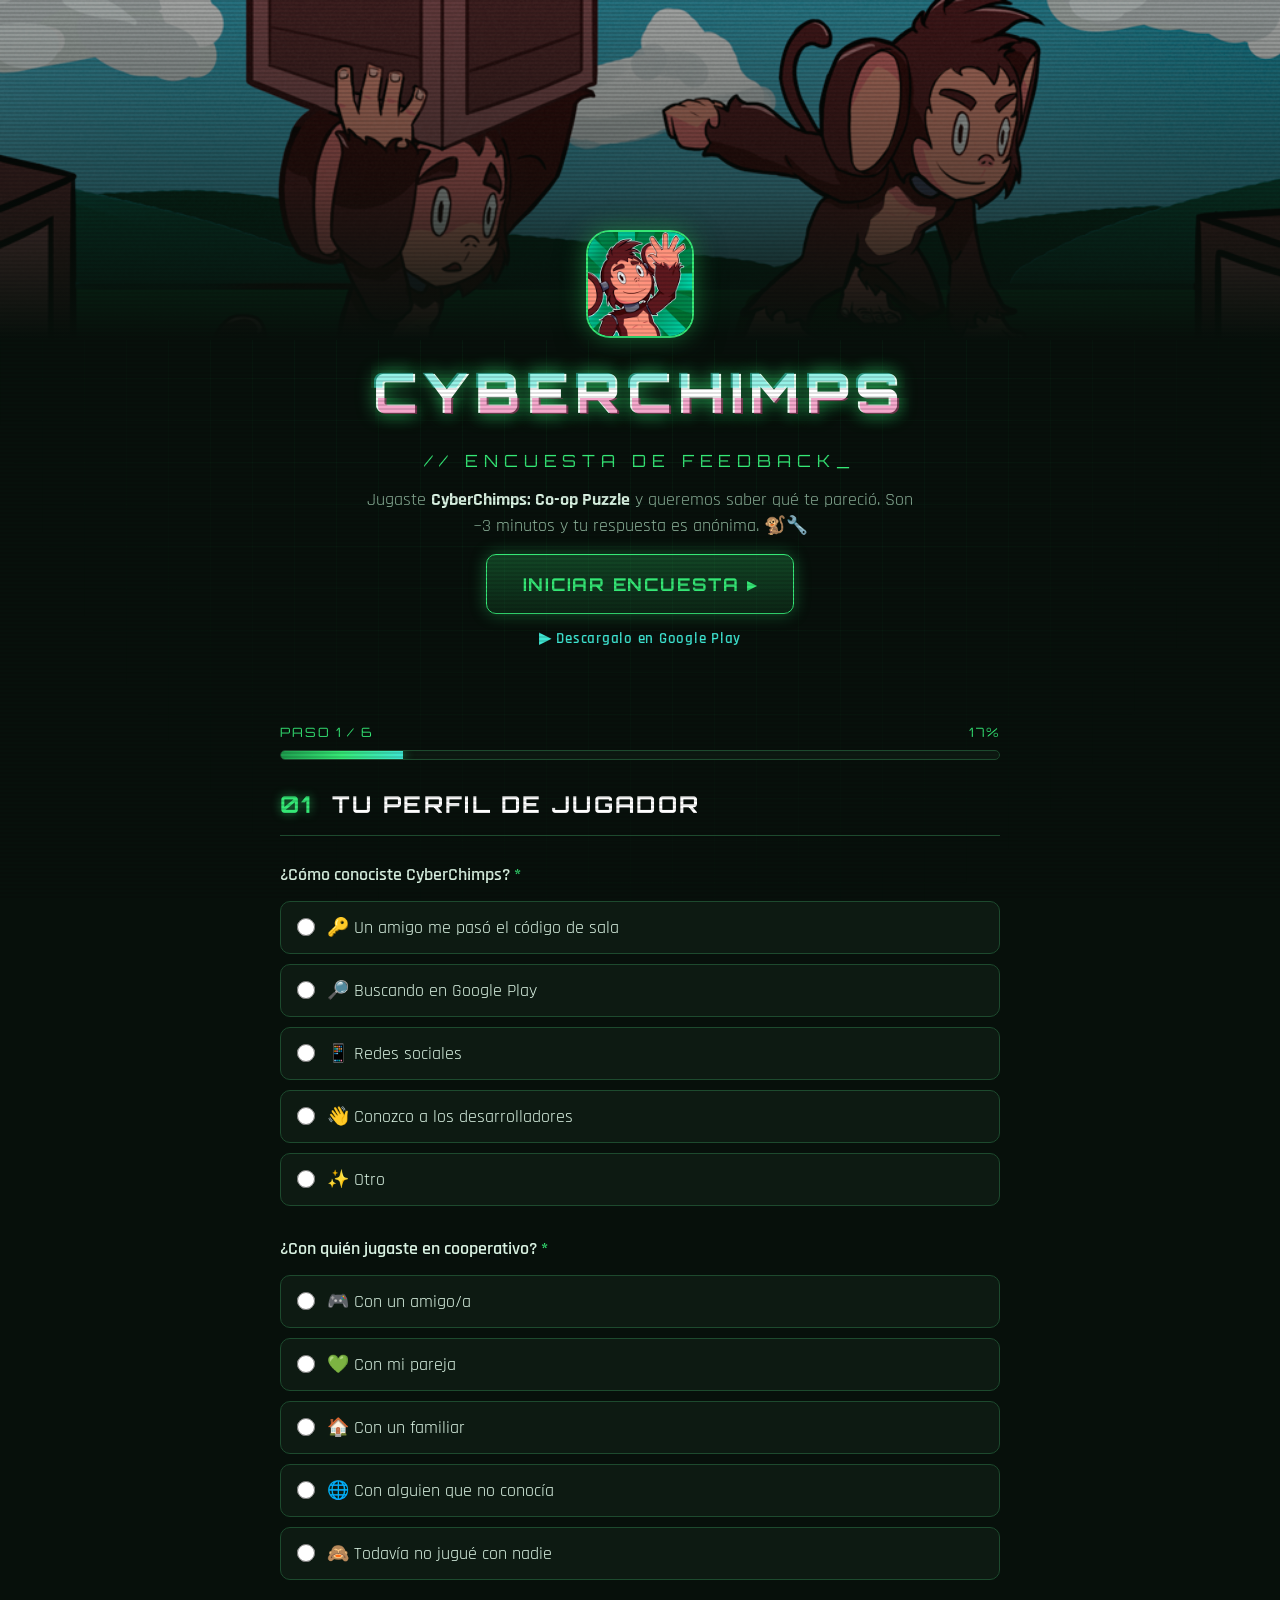
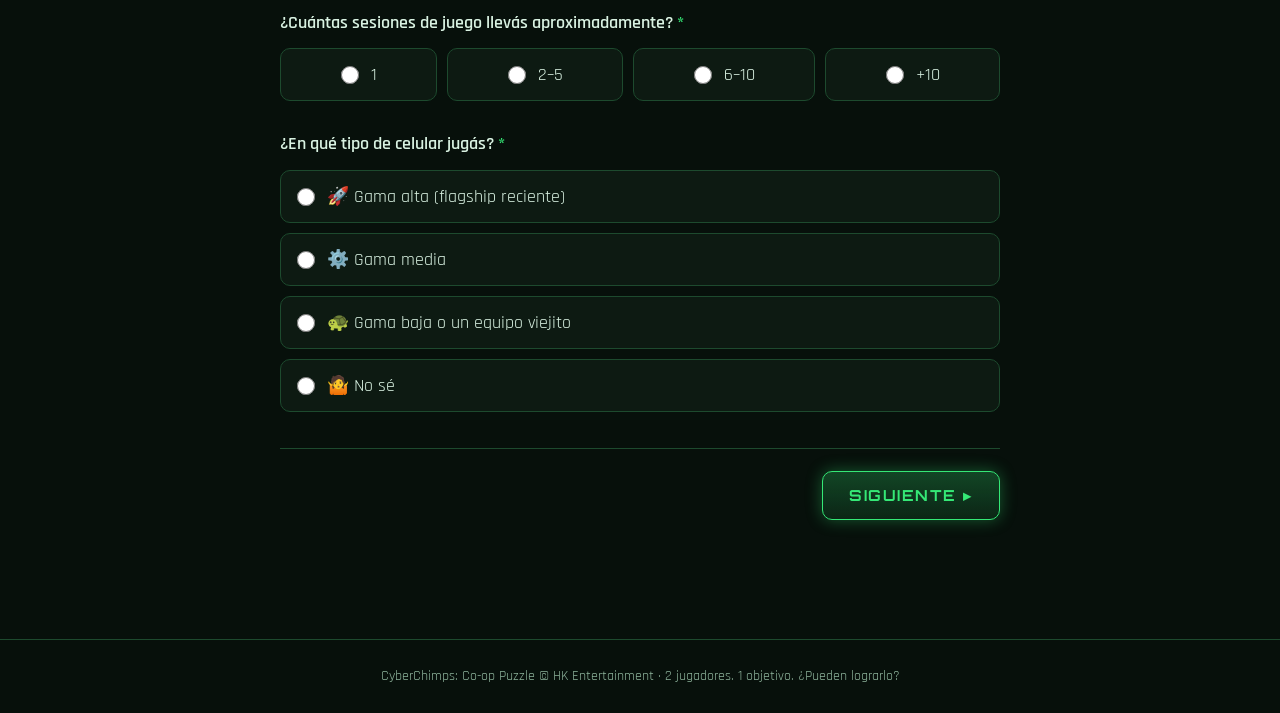
==== index.html @ 48576fe2 "Encuesta de feedback de CyberChimps para GitHub Pages Wizard de 6 pasos (perfil, multijugador, contr" ====
<!DOCTYPE html>
<html lang="es">
<head>
  <meta charset="UTF-8">
  <meta name="viewport" content="width=device-width, initial-scale=1.0">
  <title>CyberChimps — Encuesta de Feedback</title>
  <meta name="description" content="Contanos qué te pareció CyberChimps: Co-op Puzzle. Tu feedback ayuda a mejorar el juego.">
  <link rel="icon" type="image/png" href="assets/icon.png">
  <link rel="preconnect" href="https://fonts.googleapis.com">
  <link rel="preconnect" href="https://fonts.gstatic.com" crossorigin>
  <link href="https://fonts.googleapis.com/css2?family=Orbitron:wght@500;700;900&family=Rajdhani:wght@400;500;600;700&display=swap" rel="stylesheet">
  <link rel="stylesheet" href="css/style.css">
</head>
<body>
  <div class="scanlines" aria-hidden="true"></div>
  <div class="bg-grid" aria-hidden="true"></div>

  <header class="hero">
    <div class="hero-banner">
      <img src="assets/banner.png" alt="Dos chimpancés cooperando con una caja en CyberChimps">
      <div class="hero-overlay"></div>
    </div>
    <div class="hero-content">
      <img class="hero-icon" src="assets/icon.png" alt="Ícono de CyberChimps">
      <h1 class="glitch" data-text="CYBERCHIMPS">CYBERCHIMPS</h1>
      <p class="subtitle">// ENCUESTA DE FEEDBACK_</p>
      <p class="hero-desc">
        Jugaste <strong>CyberChimps: Co-op Puzzle</strong> y queremos saber qué te pareció.
        Son ~3 minutos y tu respuesta es anónima. 🐒🔧
      </p>
      <a class="btn btn-primary btn-big" href="#form-start" id="startBtn">INICIAR ENCUESTA ▸</a>
      <a class="store-link" href="https://play.google.com/store/apps/details?id=com.HKemtrentainment.Cyberchimps" target="_blank" rel="noopener">
        ▶ Descargalo en Google Play
      </a>
    </div>
  </header>

  <main id="form-start">
    <form id="surveyForm" novalidate>
      <!-- honeypot anti-bots -->
      <input type="text" name="website" id="website" tabindex="-1" autocomplete="off" aria-hidden="true" class="hp-field">

      <div class="progress-wrap" id="progressWrap">
        <div class="progress-label"><span id="progressText">PASO 1 / 6</span><span id="progressPct">16%</span></div>
        <div class="progress-bar"><div class="progress-fill" id="progressFill"></div></div>
      </div>

      <!-- ============ PASO 1: PERFIL ============ -->
      <section class="step active" data-step="1">
        <h2><span class="step-tag">01</span> TU PERFIL DE JUGADOR</h2>

        <div class="field" data-field="descubrimiento">
          <label class="q">¿Cómo conociste CyberChimps? <span class="req">*</span></label>
          <div class="options">
            <label class="opt"><input type="radio" name="descubrimiento" value="Un amigo me pasó el código de sala"><span>🔑 Un amigo me pasó el código de sala</span></label>
            <label class="opt"><input type="radio" name="descubrimiento" value="Buscando en Google Play"><span>🔎 Buscando en Google Play</span></label>
            <label class="opt"><input type="radio" name="descubrimiento" value="Redes sociales"><span>📱 Redes sociales</span></label>
            <label class="opt"><input type="radio" name="descubrimiento" value="Conozco a los desarrolladores"><span>👋 Conozco a los desarrolladores</span></label>
            <label class="opt"><input type="radio" name="descubrimiento" value="Otro"><span>✨ Otro</span></label>
          </div>
        </div>

        <div class="field" data-field="companero">
          <label class="q">¿Con quién jugaste en cooperativo? <span class="req">*</span></label>
          <div class="options">
            <label class="opt"><input type="radio" name="companero" value="Amigo/a"><span>🎮 Con un amigo/a</span></label>
            <label class="opt"><input type="radio" name="companero" value="Pareja"><span>💚 Con mi pareja</span></label>
            <label class="opt"><input type="radio" name="companero" value="Familiar"><span>🏠 Con un familiar</span></label>
            <label class="opt"><input type="radio" name="companero" value="Desconocido"><span>🌐 Con alguien que no conocía</span></label>
            <label class="opt"><input type="radio" name="companero" value="Todavía no jugué con nadie"><span>🙈 Todavía no jugué con nadie</span></label>
          </div>
        </div>

        <div class="field" data-field="partidas">
          <label class="q">¿Cuántas sesiones de juego llevás aproximadamente? <span class="req">*</span></label>
          <div class="options options-row">
            <label class="opt"><input type="radio" name="partidas" value="1"><span>1</span></label>
            <label class="opt"><input type="radio" name="partidas" value="2-5"><span>2–5</span></label>
            <label class="opt"><input type="radio" name="partidas" value="6-10"><span>6–10</span></label>
            <label class="opt"><input type="radio" name="partidas" value="Más de 10"><span>+10</span></label>
          </div>
        </div>

        <div class="field" data-field="dispositivo">
          <label class="q">¿En qué tipo de celular jugás? <span class="req">*</span></label>
          <div class="options">
            <label class="opt"><input type="radio" name="dispositivo" value="Gama alta"><span>🚀 Gama alta (flagship reciente)</span></label>
            <label class="opt"><input type="radio" name="dispositivo" value="Gama media"><span>⚙️ Gama media</span></label>
            <label class="opt"><input type="radio" name="dispositivo" value="Gama baja / viejo"><span>🐢 Gama baja o un equipo viejito</span></label>
            <label class="opt"><input type="radio" name="dispositivo" value="No sé"><span>🤷 No sé</span></label>
          </div>
        </div>
      </section>

      <!-- ============ PASO 2: MULTIJUGADOR ============ -->
      <section class="step" data-step="2">
        <h2><span class="step-tag">02</span> CONEXIÓN &amp; MULTIJUGADOR</h2>

        <div class="field" data-field="facilidad_codigo">
          <label class="q">¿Qué tan fácil fue crear una sala y unirte con el código de 6 letras? <span class="req">*</span></label>
          <div class="rating" data-name="facilidad_codigo" data-low="Muy difícil" data-high="Muy fácil"></div>
        </div>

        <div class="field" data-field="estabilidad">
          <label class="q">¿Qué tan estable fue la conexión durante las partidas? <span class="req">*</span></label>
          <div class="rating" data-name="estabilidad" data-low="Muy inestable" data-high="Perfecta"></div>
        </div>

        <div class="field" data-field="problemas_red">
          <label class="q">¿Tuviste alguno de estos problemas? (podés marcar varios)</label>
          <div class="options">
            <label class="opt"><input type="checkbox" name="problemas_red" value="Desconexiones en medio de la partida"><span>🔌 Desconexiones en medio de la partida</span></label>
            <label class="opt"><input type="checkbox" name="problemas_red" value="Lag / jugadores que se teletransportan"><span>👻 Lag / el otro jugador se "teletransporta"</span></label>
            <label class="opt"><input type="checkbox" name="problemas_red" value="Objetos desincronizados entre host y cliente"><span>📦 Cajas u objetos desincronizados entre host y cliente</span></label>
            <label class="opt"><input type="checkbox" name="problemas_red" value="No pude unirme con el código"><span>🚫 No pude unirme con el código</span></label>
            <label class="opt"><input type="checkbox" name="problemas_red" value="Ninguno"><span>✅ Ninguno, todo fluido</span></label>
          </div>
        </div>

        <div class="field" data-field="comunicacion">
          <label class="q">¿Cómo se comunican con tu compañero mientras juegan? <span class="req">*</span></label>
          <div class="options">
            <label class="opt"><input type="radio" name="comunicacion" value="Llamada (WhatsApp/Discord/etc.)"><span>📞 Llamada (WhatsApp, Discord, etc.)</span></label>
            <label class="opt"><input type="radio" name="comunicacion" value="Estamos en el mismo lugar"><span>🛋️ Estamos en el mismo lugar</span></label>
            <label class="opt"><input type="radio" name="comunicacion" value="No nos comunicamos"><span>🤐 No nos comunicamos</span></label>
          </div>
        </div>
      </section>

      <!-- ============ PASO 3: CONTROLES ============ -->
      <section class="step" data-step="3">
        <h2><span class="step-tag">03</span> CONTROLES TÁCTILES</h2>

        <div class="field" data-field="joystick">
          <label class="q">¿Qué tan cómodo es el joystick virtual para moverte y saltar? <span class="req">*</span></label>
          <div class="rating" data-name="joystick" data-low="Incómodo" data-high="Muy cómodo"></div>
        </div>

        <div class="field" data-field="interaccion">
          <label class="q">¿Qué tan bien responden las acciones de agarrar objetos y empujar cajas? <span class="req">*</span></label>
          <div class="rating" data-name="interaccion" data-low="Mal" data-high="Excelente"></div>
        </div>

        <div class="field" data-field="problema_controles">
          <label class="q">¿Algo de los controles te frustró? (podés marcar varios)</label>
          <div class="options">
            <label class="opt"><input type="checkbox" name="problema_controles" value="El salto no responde cuando quiero"><span>🦘 El salto no responde cuando quiero</span></label>
            <label class="opt"><input type="checkbox" name="problema_controles" value="Cuesta agarrar/empujar las cajas"><span>📦 Cuesta agarrar o empujar las cajas</span></label>
            <label class="opt"><input type="checkbox" name="problema_controles" value="Los botones son muy chicos o están mal ubicados"><span>👆 Botones muy chicos o mal ubicados</span></label>
            <label class="opt"><input type="checkbox" name="problema_controles" value="La cámara no ayuda"><span>🎥 La cámara no ayuda</span></label>
            <label class="opt"><input type="checkbox" name="problema_controles" value="Nada"><span>✅ Nada, se controlan bien</span></label>
          </div>
        </div>
      </section>

      <!-- ============ PASO 4: PUZZLES Y NIVELES ============ -->
      <section class="step" data-step="4">
        <h2><span class="step-tag">04</span> PUZZLES &amp; NIVELES</h2>

        <div class="field" data-field="dificultad">
          <label class="q">¿Cómo sentiste la dificultad de los puzzles? <span class="req">*</span></label>
          <div class="options">
            <label class="opt"><input type="radio" name="dificultad" value="Muy fácil"><span>😴 Muy fácil</span></label>
            <label class="opt"><input type="radio" name="dificultad" value="Fácil"><span>🙂 Fácil</span></label>
            <label class="opt"><input type="radio" name="dificultad" value="Equilibrada"><span>⚖️ Equilibrada</span></label>
            <label class="opt"><input type="radio" name="dificultad" value="Difícil"><span>🤔 Difícil</span></label>
            <label class="opt"><input type="radio" name="dificultad" value="Muy difícil"><span>🔥 Muy difícil</span></label>
          </div>
        </div>

        <div class="field" data-field="cooperacion">
          <label class="q">¿Sentiste que los puzzles realmente exigen cooperar de a dos? <span class="req">*</span></label>
          <div class="options">
            <label class="opt"><input type="radio" name="cooperacion" value="Sí, la cooperación es obligatoria y se nota"><span>🤝 Sí, la cooperación es obligatoria y se nota</span></label>
            <label class="opt"><input type="radio" name="cooperacion" value="A veces, algunos puzzles se resuelven solo"><span>🌓 A veces, algunos se podrían resolver solo</span></label>
            <label class="opt"><input type="radio" name="cooperacion" value="No, uno solo hace casi todo"><span>🐒 No, uno solo hace casi todo el trabajo</span></label>
          </div>
        </div>

        <div class="field" data-field="cyberdatas">
          <label class="q">¿Buscás las Cyberdatas ocultas en los niveles? <span class="req">*</span></label>
          <div class="options">
            <label class="opt"><input type="radio" name="cyberdatas" value="Sí, intento juntarlas todas"><span>💾 ¡Sí, intento juntarlas todas!</span></label>
            <label class="opt"><input type="radio" name="cyberdatas" value="Agarro las que encuentro de pasada"><span>👀 Agarro las que encuentro de pasada</span></label>
            <label class="opt"><input type="radio" name="cyberdatas" value="No me interesan"><span>🚪 No me interesan, voy directo a la salida</span></label>
            <label class="opt"><input type="radio" name="cyberdatas" value="No sabía que existían"><span>❓ No sabía que existían</span></label>
          </div>
        </div>

        <div class="field" data-field="timer">
          <label class="q">El tiempo límite de los niveles… <span class="req">*</span></label>
          <div class="options">
            <label class="opt"><input type="radio" name="timer" value="Le da emoción, me gusta"><span>⏱️ Le da emoción, me gusta</span></label>
            <label class="opt"><input type="radio" name="timer" value="Está bien pero a veces estresa"><span>😅 Está bien, pero a veces estresa</span></label>
            <label class="opt"><input type="radio" name="timer" value="Me estresa, jugaría sin tiempo"><span>🧘 Me estresa, preferiría jugar sin tiempo</span></label>
            <label class="opt"><input type="radio" name="timer" value="Ni lo noté"><span>🤷 Ni lo noté</span></label>
          </div>
        </div>

        <div class="field" data-field="vidas">
          <label class="q">El sistema de 3 vidas con trampas y caídas al vacío te parece… <span class="req">*</span></label>
          <div class="options">
            <label class="opt"><input type="radio" name="vidas" value="Justo"><span>❤️❤️❤️ Justo</span></label>
            <label class="opt"><input type="radio" name="vidas" value="Muy castigador, pierdo vidas de forma injusta"><span>💔 Muy castigador, pierdo vidas de forma injusta</span></label>
            <label class="opt"><input type="radio" name="vidas" value="Muy permisivo, casi nunca muero"><span>🛡️ Muy permisivo, casi nunca muero</span></label>
          </div>
        </div>
      </section>

      <!-- ============ PASO 5: PRESENTACIÓN ============ -->
      <section class="step" data-step="5">
        <h2><span class="step-tag">05</span> GRÁFICOS &amp; RENDIMIENTO</h2>

        <div class="field" data-field="graficos">
          <label class="q">¿Qué te parece el estilo visual (los monos, los escenarios, la onda cyber)? <span class="req">*</span></label>
          <div class="rating" data-name="graficos" data-low="No me gusta" data-high="Me encanta"></div>
        </div>

        <div class="field" data-field="rendimiento">
          <label class="q">¿Cómo corre el juego en tu celu? <span class="req">*</span></label>
          <div class="options">
            <label class="opt"><input type="radio" name="rendimiento" value="Fluido siempre"><span>🚀 Fluido siempre</span></label>
            <label class="opt"><input type="radio" name="rendimiento" value="Bien, con algún tirón ocasional"><span>👌 Bien, con algún tirón ocasional</span></label>
            <label class="opt"><input type="radio" name="rendimiento" value="Con tirones frecuentes"><span>🐢 Con tirones frecuentes</span></label>
            <label class="opt"><input type="radio" name="rendimiento" value="Se calienta o gasta mucha batería"><span>🔥 Se calienta el teléfono / gasta mucha batería</span></label>
          </div>
        </div>

        <div class="field" data-field="ui">
          <label class="q">¿Los menús y la interfaz (lobby, selector de nivel, HUD) son claros? <span class="req">*</span></label>
          <div class="rating" data-name="ui" data-low="Confusos" data-high="Muy claros"></div>
        </div>

        <div class="field" data-field="anuncios">
          <label class="q">Sobre los anuncios (banner en menús e intersticiales)… <span class="req">*</span></label>
          <div class="options">
            <label class="opt"><input type="radio" name="anuncios" value="Están bien, no molestan"><span>✅ Están bien, no molestan</span></label>
            <label class="opt"><input type="radio" name="anuncios" value="Se toleran, pero podrían ser menos"><span>😐 Se toleran, pero podrían ser menos</span></label>
            <label class="opt"><input type="radio" name="anuncios" value="Son demasiados / molestan"><span>😤 Son demasiados / molestan</span></label>
            <label class="opt"><input type="radio" name="anuncios" value="Casi no vi anuncios"><span>👻 Casi no vi anuncios</span></label>
          </div>
        </div>
      </section>

      <!-- ============ PASO 6: VEREDICTO FINAL ============ -->
      <section class="step" data-step="6">
        <h2><span class="step-tag">06</span> VEREDICTO FINAL</h2>

        <div class="field" data-field="puntuacion">
          <label class="q">Puntuación general del juego <span class="req">*</span></label>
          <div class="score-wrap">
            <input type="range" name="puntuacion_slider" id="scoreSlider" min="1" max="10" value="5" step="1">
            <div class="score-display"><span id="scoreValue">5</span><span class="score-max">/10</span></div>
          </div>
          <input type="hidden" name="puntuacion" id="puntuacionHidden">
          <p class="hint">Deslizá para elegir tu nota.</p>
        </div>

        <div class="field" data-field="recomendacion">
          <label class="q">¿Se lo recomendarías a un amigo para jugar juntos? <span class="req">*</span></label>
          <div class="options">
            <label class="opt"><input type="radio" name="recomendacion" value="Sí, ya lo hice"><span>📣 Sí, ¡ya lo hice!</span></label>
            <label class="opt"><input type="radio" name="recomendacion" value="Sí, probablemente"><span>👍 Sí, probablemente</span></label>
            <label class="opt"><input type="radio" name="recomendacion" value="No estoy seguro"><span>🤔 No estoy seguro</span></label>
            <label class="opt"><input type="radio" name="recomendacion" value="No"><span>👎 No</span></label>
          </div>
        </div>

        <div class="field" data-field="futuro">
          <label class="q">¿Qué te gustaría ver en futuras actualizaciones? (podés marcar varios)</label>
          <div class="options">
            <label class="opt"><input type="checkbox" name="futuro" value="Más niveles"><span>🗺️ Más niveles</span></label>
            <label class="opt"><input type="checkbox" name="futuro" value="Chat de voz integrado"><span>🎙️ Chat de voz integrado</span></label>
            <label class="opt"><input type="checkbox" name="futuro" value="Modo para 3-4 jugadores"><span>👥 Modo para 3–4 jugadores</span></label>
            <label class="opt"><input type="checkbox" name="futuro" value="Skins para los monos"><span>🎨 Skins para los monos</span></label>
            <label class="opt"><input type="checkbox" name="futuro" value="Ranking de mejores tiempos"><span>🏆 Ranking de mejores tiempos</span></label>
            <label class="opt"><input type="checkbox" name="futuro" value="Recompensas por juntar Cyberdatas"><span>💾 Recompensas por juntar Cyberdatas</span></label>
            <label class="opt"><input type="checkbox" name="futuro" value="Niveles más difíciles"><span>🧠 Niveles más difíciles</span></label>
          </div>
        </div>

        <div class="field" data-field="bugs">
          <label class="q">¿Encontraste algún bug? Contanos qué pasó y en qué nivel.</label>
          <textarea name="bugs" rows="3" maxlength="1000" placeholder="Ej: en el nivel tutorial la caja quedó atascada en la pared…"></textarea>
        </div>

        <div class="field" data-field="sugerencias">
          <label class="q">Comentarios libres: lo que más te gustó, lo que cambiarías, ideas locas…</label>
          <textarea name="sugerencias" rows="4" maxlength="2000" placeholder="Escribí lo que quieras 🐒"></textarea>
        </div>

        <div class="field" data-field="contacto">
          <label class="q">Email (opcional, solo si querés que te contactemos por tu feedback)</label>
          <input type="email" name="contacto" placeholder="tu@email.com" autocomplete="email">
        </div>
      </section>

      <!-- NAV -->
      <div class="nav-buttons" id="navButtons">
        <button type="button" class="btn btn-ghost" id="prevBtn">◂ ANTERIOR</button>
        <button type="button" class="btn btn-primary" id="nextBtn">SIGUIENTE ▸</button>
        <button type="submit" class="btn btn-submit" id="submitBtn">🐒 TRANSMITIR FEEDBACK</button>
      </div>
      <p class="error-msg" id="stepError" role="alert"></p>
    </form>

    <!-- SUCCESS -->
    <section class="success hidden" id="successScreen">
      <div class="success-card">
        <img src="assets/icon.png" alt="" class="success-icon">
        <h2 class="glitch" data-text="¡FEEDBACK RECIBIDO!">¡FEEDBACK RECIBIDO!</h2>
        <p class="terminal-line">&gt; datos_transmitidos.ok</p>
        <p>Gracias por ayudarnos a mejorar CyberChimps. 🐒💚<br>Ahora agarrá a tu compañero y vuelvan al laberinto.</p>
        <a class="btn btn-primary" href="https://play.google.com/store/apps/details?id=com.HKemtrentainment.Cyberchimps" target="_blank" rel="noopener">VOLVER A JUGAR ▸</a>
      </div>
    </section>
  </main>

  <footer>
    <p>CyberChimps: Co-op Puzzle © HK Entertainment · 2 jugadores. 1 objetivo. ¿Pueden lograrlo?</p>
  </footer>

  <script src="js/config.js"></script>
  <script src="js/main.js"></script>
</body>
</html>
---- css/style.css ----
/* ===== CyberChimps Feedback — tema cyber-jungle ===== */
:root {
  --bg: #07100b;
  --bg-panel: #0d1a12;
  --bg-panel-2: #10241708;
  --neon: #35e876;
  --neon-dim: #1e9e4e;
  --cyan: #3ee6d2;
  --magenta: #e83f8e;
  --text: #d9f2e2;
  --text-dim: #8fb59d;
  --border: #1d4a2e;
  --danger: #ff5f7a;
  --font-display: 'Orbitron', sans-serif;
  --font-body: 'Rajdhani', sans-serif;
}

* { margin: 0; padding: 0; box-sizing: border-box; }

html { scroll-behavior: smooth; }

body {
  background: var(--bg);
  color: var(--text);
  font-family: var(--font-body);
  font-size: 18px;
  line-height: 1.5;
  overflow-x: hidden;
}

/* ---- ambiente ---- */
.scanlines {
  position: fixed; inset: 0; z-index: 50; pointer-events: none;
  background: repeating-linear-gradient(
    0deg, transparent 0 2px, rgba(0, 0, 0, 0.12) 2px 4px
  );
  mix-blend-mode: multiply;
}

.bg-grid {
  position: fixed; inset: 0; z-index: -1; pointer-events: none;
  background-image:
    linear-gradient(rgba(53, 232, 118, 0.05) 1px, transparent 1px),
    linear-gradient(90deg, rgba(53, 232, 118, 0.05) 1px, transparent 1px);
  background-size: 42px 42px;
  mask-image: radial-gradient(ellipse at 50% 0%, black 30%, transparent 80%);
  -webkit-mask-image: radial-gradient(ellipse at 50% 0%, black 30%, transparent 80%);
}

/* ---- hero ---- */
.hero { position: relative; text-align: center; }

.hero-banner { position: relative; max-height: 340px; overflow: hidden; }
.hero-banner img {
  width: 100%; height: 340px; object-fit: cover; object-position: center 30%;
  filter: saturate(0.9) brightness(0.85);
}
.hero-overlay {
  position: absolute; inset: 0;
  background: linear-gradient(180deg, rgba(7,16,11,0.25) 0%, rgba(7,16,11,0.55) 55%, var(--bg) 100%);
}

.hero-content {
  position: relative; margin-top: -110px; padding: 0 20px 48px;
  display: flex; flex-direction: column; align-items: center; gap: 14px;
}

.hero-icon {
  width: 108px; height: 108px; border-radius: 24px;
  border: 2px solid var(--neon);
  box-shadow: 0 0 24px rgba(53, 232, 118, 0.45), 0 8px 30px rgba(0,0,0,0.6);
}

h1.glitch {
  font-family: var(--font-display);
  font-weight: 900;
  font-size: clamp(1.9rem, 6vw, 3.4rem);
  letter-spacing: 0.12em;
  color: #fff;
  text-shadow: 0 0 18px rgba(53, 232, 118, 0.65);
  position: relative;
}

.glitch::before, .glitch::after {
  content: attr(data-text);
  position: absolute; inset: 0;
  overflow: hidden;
}
.glitch::before {
  color: var(--cyan);
  transform: translate(-2px, -1px);
  opacity: 0.55;
  clip-path: inset(0 0 55% 0);
  animation: glitchA 3.2s infinite steps(1);
}
.glitch::after {
  color: var(--magenta);
  transform: translate(2px, 1px);
  opacity: 0.45;
  clip-path: inset(55% 0 0 0);
  animation: glitchB 2.7s infinite steps(1);
}
@keyframes glitchA {
  0%, 92%, 100% { transform: translate(-2px, -1px); }
  93% { transform: translate(-6px, 1px); }
  96% { transform: translate(3px, -2px); }
}
@keyframes glitchB {
  0%, 90%, 100% { transform: translate(2px, 1px); }
  91% { transform: translate(6px, -1px); }
  95% { transform: translate(-3px, 2px); }
}

.subtitle {
  font-family: var(--font-display);
  color: var(--neon);
  letter-spacing: 0.35em;
  font-size: clamp(0.8rem, 2.5vw, 1.05rem);
  animation: blinkCursor 1.4s infinite step-end;
}
@keyframes blinkCursor { 50% { opacity: 0.55; } }

.hero-desc { max-width: 560px; color: var(--text-dim); font-size: 1.1rem; }
.hero-desc strong { color: var(--text); }

.store-link {
  color: var(--cyan); text-decoration: none; font-weight: 600;
  letter-spacing: 0.05em; font-size: 0.95rem;
}
.store-link:hover { text-decoration: underline; }

/* ---- layout ---- */
main { max-width: 760px; margin: 0 auto; padding: 24px 20px 80px; }

/* ---- progreso ---- */
.progress-wrap { margin-bottom: 28px; }
.progress-label {
  display: flex; justify-content: space-between;
  font-family: var(--font-display); font-size: 0.8rem;
  color: var(--neon); letter-spacing: 0.15em; margin-bottom: 8px;
}
.progress-bar {
  height: 10px; border: 1px solid var(--border); border-radius: 6px;
  background: var(--bg-panel); overflow: hidden;
}
.progress-fill {
  height: 100%; width: 16%;
  background: linear-gradient(90deg, var(--neon-dim), var(--neon), var(--cyan));
  box-shadow: 0 0 12px rgba(53, 232, 118, 0.7);
  transition: width 0.4s ease;
}

/* ---- pasos ---- */
.step { display: none; animation: stepIn 0.35s ease; }
.step.active { display: block; }
@keyframes stepIn {
  from { opacity: 0; transform: translateY(14px); }
  to { opacity: 1; transform: none; }
}

.step h2 {
  font-family: var(--font-display);
  font-size: clamp(1.05rem, 3.5vw, 1.45rem);
  letter-spacing: 0.1em;
  margin-bottom: 26px;
  color: #fff;
  border-bottom: 1px solid var(--border);
  padding-bottom: 12px;
}
.step-tag {
  color: var(--neon);
  margin-right: 10px;
  text-shadow: 0 0 10px rgba(53, 232, 118, 0.6);
}

/* ---- campos ---- */
.field { margin-bottom: 30px; }

.q { display: block; font-weight: 600; font-size: 1.12rem; margin-bottom: 12px; }
.req { color: var(--neon); }
.hint { color: var(--text-dim); font-size: 0.9rem; margin-top: 6px; }

.field.invalid .q { color: var(--danger); }
.field.invalid .options, .field.invalid .rating, .field.invalid .score-wrap {
  outline: 1px solid var(--danger);
  outline-offset: 4px;
  border-radius: 10px;
}

.options { display: flex; flex-direction: column; gap: 10px; }
.options-row { flex-direction: row; flex-wrap: wrap; }

.opt {
  display: flex; align-items: center; gap: 12px;
  background: var(--bg-panel);
  border: 1px solid var(--border);
  border-radius: 10px;
  padding: 12px 16px;
  cursor: pointer;
  transition: border-color 0.15s, box-shadow 0.15s, transform 0.1s;
  user-select: none;
}
.options-row .opt { flex: 1 1 auto; justify-content: center; min-width: 70px; }

.opt:hover { border-color: var(--neon-dim); transform: translateY(-1px); }

.opt input { accent-color: var(--neon); width: 18px; height: 18px; flex-shrink: 0; }

.opt:has(input:checked) {
  border-color: var(--neon);
  box-shadow: 0 0 14px rgba(53, 232, 118, 0.35), inset 0 0 20px rgba(53, 232, 118, 0.07);
}

/* ---- rating 1-5 ---- */
.rating { display: flex; flex-direction: column; gap: 8px; }
.rating-btns { display: flex; gap: 10px; }
.rating-btn {
  flex: 1; padding: 14px 0;
  font-family: var(--font-display); font-size: 1.15rem; font-weight: 700;
  background: var(--bg-panel); color: var(--text-dim);
  border: 1px solid var(--border); border-radius: 10px;
  cursor: pointer;
  transition: all 0.15s;
}
.rating-btn:hover { border-color: var(--neon-dim); color: var(--text); }
.rating-btn.selected {
  background: linear-gradient(180deg, rgba(53,232,118,0.22), rgba(53,232,118,0.08));
  border-color: var(--neon); color: var(--neon);
  box-shadow: 0 0 14px rgba(53, 232, 118, 0.4);
}
.rating-legend {
  display: flex; justify-content: space-between;
  font-size: 0.85rem; color: var(--text-dim);
}

/* ---- slider ---- */
.score-wrap { display: flex; align-items: center; gap: 20px; }
.score-wrap input[type="range"] { flex: 1; accent-color: var(--neon); height: 34px; cursor: pointer; }
.score-display {
  font-family: var(--font-display); font-weight: 900;
  font-size: 2.2rem; color: var(--neon);
  text-shadow: 0 0 14px rgba(53, 232, 118, 0.6);
  min-width: 105px; text-align: right;
}
.score-max { font-size: 1.1rem; color: var(--text-dim); }

/* ---- inputs de texto ---- */
textarea, input[type="email"] {
  width: 100%;
  background: var(--bg-panel);
  border: 1px solid var(--border);
  border-radius: 10px;
  color: var(--text);
  font-family: var(--font-body);
  font-size: 1rem;
  padding: 12px 14px;
  resize: vertical;
}
textarea:focus, input[type="email"]:focus {
  outline: none; border-color: var(--neon);
  box-shadow: 0 0 12px rgba(53, 232, 118, 0.3);
}
::placeholder { color: #5c7a67; }

/* ---- botones ---- */
.btn {
  font-family: var(--font-display);
  font-weight: 700;
  font-size: 0.95rem;
  letter-spacing: 0.1em;
  padding: 14px 26px;
  border-radius: 10px;
  border: 1px solid var(--neon);
  cursor: pointer;
  text-decoration: none;
  display: inline-block;
  text-align: center;
  transition: all 0.15s;
}
.btn-primary {
  background: linear-gradient(180deg, rgba(53,232,118,0.25), rgba(53,232,118,0.1));
  color: var(--neon);
  box-shadow: 0 0 16px rgba(53, 232, 118, 0.35);
}
.btn-primary:hover {
  background: var(--neon); color: #06130b;
  box-shadow: 0 0 26px rgba(53, 232, 118, 0.7);
}
.btn-big { font-size: 1.1rem; padding: 16px 36px; }
.btn-ghost {
  background: transparent; color: var(--text-dim); border-color: var(--border);
}
.btn-ghost:hover { color: var(--text); border-color: var(--text-dim); }
.btn-submit {
  background: linear-gradient(180deg, rgba(62,230,210,0.3), rgba(53,232,118,0.12));
  color: var(--cyan); border-color: var(--cyan);
  box-shadow: 0 0 16px rgba(62, 230, 210, 0.35);
}
.btn-submit:hover {
  background: var(--cyan); color: #06130b;
  box-shadow: 0 0 26px rgba(62, 230, 210, 0.7);
}
.btn:disabled { opacity: 0.5; cursor: wait; }

.nav-buttons {
  display: flex; justify-content: space-between; gap: 14px;
  margin-top: 36px; border-top: 1px solid var(--border); padding-top: 22px;
}
#submitBtn { display: none; }
.nav-buttons.last #nextBtn { display: none; }
.nav-buttons.last #submitBtn { display: inline-block; }
.nav-buttons.first #prevBtn { visibility: hidden; }

.error-msg {
  color: var(--danger); font-weight: 600; margin-top: 14px;
  text-align: center; min-height: 1.4em;
}

/* ---- success ---- */
.hidden { display: none !important; }
.success { animation: stepIn 0.5s ease; }
.success-card {
  text-align: center;
  background: var(--bg-panel);
  border: 1px solid var(--neon);
  border-radius: 18px;
  padding: 48px 28px;
  box-shadow: 0 0 40px rgba(53, 232, 118, 0.2);
  display: flex; flex-direction: column; align-items: center; gap: 18px;
}
.success-card h2 { font-family: var(--font-display); font-size: clamp(1.3rem, 5vw, 2rem); color: #fff; }
.success-icon {
  width: 96px; height: 96px; border-radius: 22px;
  border: 2px solid var(--neon);
  box-shadow: 0 0 24px rgba(53, 232, 118, 0.5);
  animation: bounceIn 0.6s ease;
}
@keyframes bounceIn {
  0% { transform: scale(0.4); opacity: 0; }
  60% { transform: scale(1.12); }
  100% { transform: scale(1); opacity: 1; }
}
.terminal-line {
  font-family: 'Courier New', monospace;
  color: var(--neon); letter-spacing: 0.08em;
}

/* ---- misc ---- */
.hp-field { position: absolute; left: -9999px; opacity: 0; height: 0; }

footer {
  text-align: center; padding: 26px 20px;
  color: var(--text-dim); font-size: 0.85rem;
  border-top: 1px solid var(--border);
}

@media (max-width: 520px) {
  body { font-size: 16px; }
  .hero-banner img { height: 240px; }
  .hero-banner { max-height: 240px; }
  .hero-content { margin-top: -90px; }
  .hero-icon { width: 84px; height: 84px; }
  .rating-btns { gap: 6px; }
  .rating-btn { font-size: 1rem; padding: 12px 0; }
  .score-display { font-size: 1.7rem; min-width: 80px; }
  .nav-buttons { flex-wrap: wrap; }
  .nav-buttons .btn { flex: 1 1 45%; padding: 13px 10px; }
}
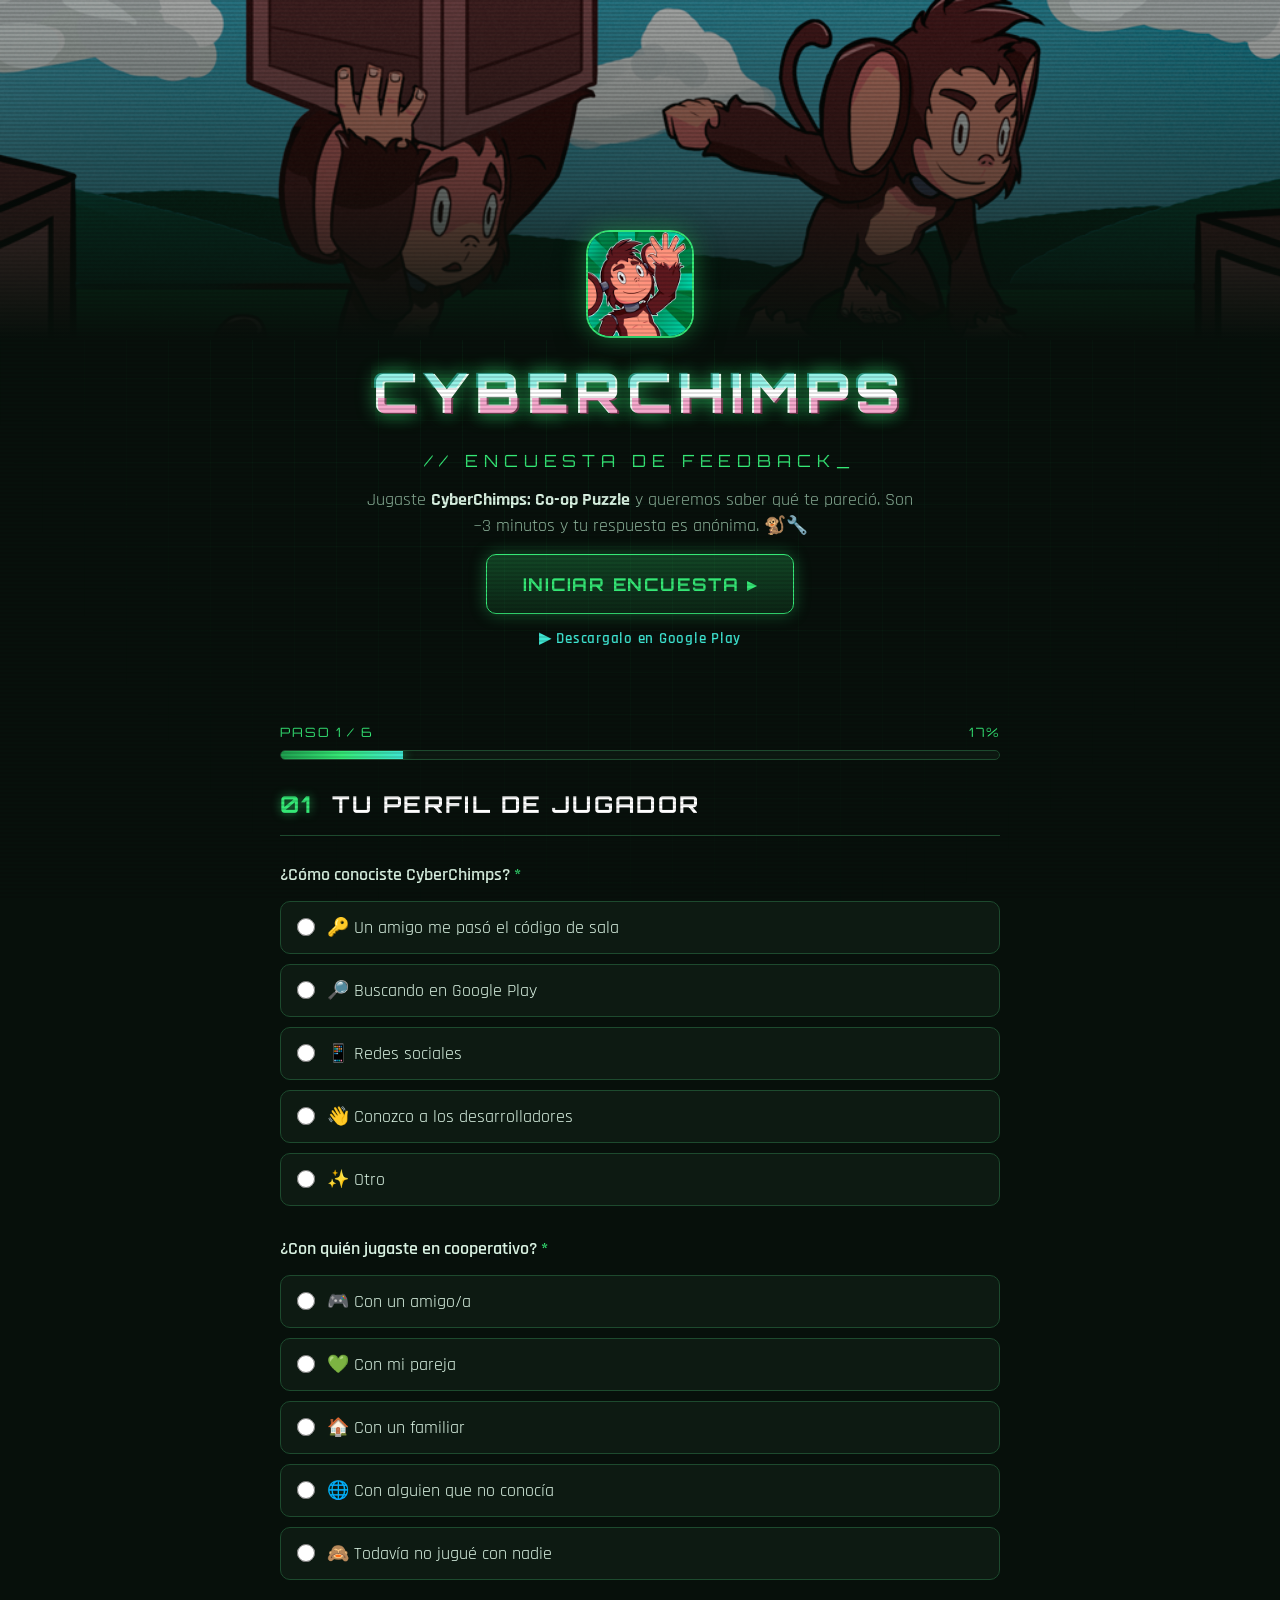
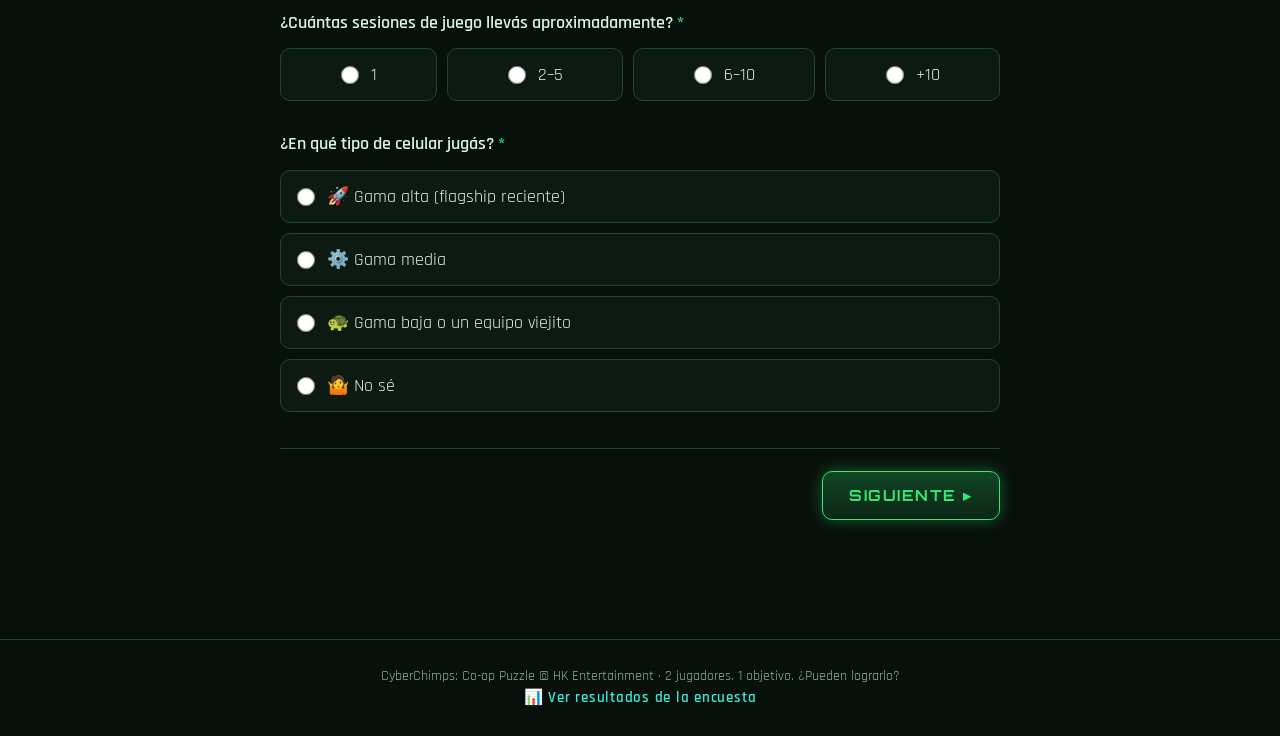
==== commit 6c2c5dee: "Resultados publicos: backend jsonblob + pagina de resultados - js/main.js: envio via GET/append/PUT " ====
--- a/index.html
+++ b/index.html
@@ -289,9 +289,10 @@
           <textarea name="sugerencias" rows="4" maxlength="2000" placeholder="Escribí lo que quieras 🐒"></textarea>
         </div>
 
-        <div class="field" data-field="contacto">
-          <label class="q">Email (opcional, solo si querés que te contactemos por tu feedback)</label>
-          <input type="email" name="contacto" placeholder="tu@email.com" autocomplete="email">
+        <div class="field" data-field="apodo">
+          <label class="q">Tu apodo de jugador (opcional)</label>
+          <input type="text" name="apodo" maxlength="30" placeholder="Ej: MonoVeloz99" autocomplete="off">
+          <p class="hint">Las respuestas son públicas: no pongas datos personales.</p>
         </div>
       </section>
 
@@ -318,6 +319,7 @@
 
   <footer>
     <p>CyberChimps: Co-op Puzzle © HK Entertainment · 2 jugadores. 1 objetivo. ¿Pueden lograrlo?</p>
+    <p><a class="store-link" href="resultados.html">📊 Ver resultados de la encuesta</a></p>
   </footer>
 
   <script src="js/config.js"></script>
--- a/css/style.css
+++ b/css/style.css
@@ -245,7 +245,7 @@
 .score-max { font-size: 1.1rem; color: var(--text-dim); }
 
 /* ---- inputs de texto ---- */
-textarea, input[type="email"] {
+textarea, input[type="email"], input[type="text"]:not(.hp-field) {
   width: 100%;
   background: var(--bg-panel);
   border: 1px solid var(--border);
@@ -256,7 +256,7 @@
   padding: 12px 14px;
   resize: vertical;
 }
-textarea:focus, input[type="email"]:focus {
+textarea:focus, input[type="email"]:focus, input[type="text"]:focus {
   outline: none; border-color: var(--neon);
   box-shadow: 0 0 12px rgba(53, 232, 118, 0.3);
 }
